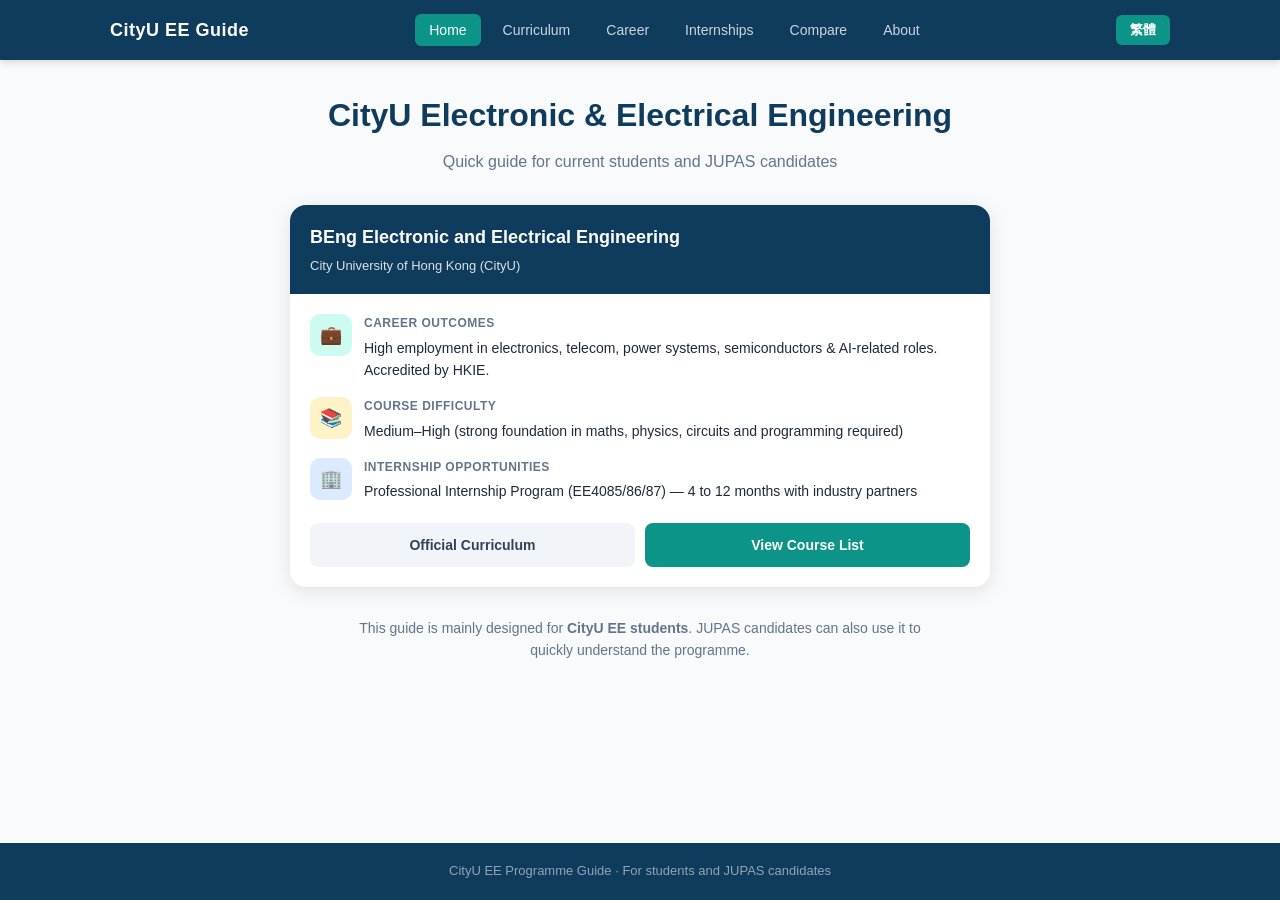
==== index.html @ d3d076ef "Add files via upload" ====
<!DOCTYPE html>
<html lang="en">
<head>
  <meta charset="UTF-8">
  <meta name="viewport" content="width=device-width, initial-scale=1.0">
  <title>CityU EE Programme Guide</title>
  <link rel="stylesheet" href="style.css">
</head>
<body>

  <!-- Top Navigation -->
  <nav class="navbar">
    <div class="nav-container">
      <div class="nav-logo" data-i18n="logo">CityU EE Guide</div>
      <ul class="nav-links">
        <li><a href="#" class="active" data-page="home" data-i18n="nav_home">Home</a></li>
        <li><a href="#" data-page="curriculum" data-i18n="nav_curriculum">Curriculum</a></li>
        <li><a href="#" data-page="career" data-i18n="nav_career">Career</a></li>
        <li><a href="#" data-page="internships" data-i18n="nav_internships">Internships</a></li>
        <li><a href="#" data-page="compare" data-i18n="nav_compare">Compare</a></li>
        <li><a href="#" data-page="about" data-i18n="nav_about">About</a></li>
      </ul>
      <div class="lang-switch">
        <button id="langBtn" class="lang-btn">繁體</button>
      </div>
    </div>
  </nav>

  <main>

    <!-- ==================== HOME ==================== -->
    <section id="page-home" class="page active">
      <header class="hero">
        <h1 data-i18n="home_title">CityU Electronic & Electrical Engineering</h1>
        <p data-i18n="home_subtitle">Quick guide for current students and JUPAS candidates</p>
      </header>

      <div class="main-card">
        <div class="card-header">
          <h2 data-i18n="card_title">BEng Electronic and Electrical Engineering</h2>
          <div class="university">City University of Hong Kong (CityU)</div>
        </div>
        <div class="card-body">
          <div class="indicators">
            <div class="indicator">
              <div class="indicator-icon icon-career">💼</div>
              <div class="indicator-text">
                <h3 data-i18n="label_career">Career Outcomes</h3>
                <p data-i18n="card_career">High employment in electronics, telecom, power systems, semiconductors & AI-related roles. Accredited by HKIE.</p>
              </div>
            </div>
            <div class="indicator">
              <div class="indicator-icon icon-difficulty">📚</div>
              <div class="indicator-text">
                <h3 data-i18n="label_difficulty">Course Difficulty</h3>
                <p data-i18n="card_difficulty">Medium–High (strong foundation in maths, physics, circuits and programming required)</p>
              </div>
            </div>
            <div class="indicator">
              <div class="indicator-icon icon-internship">🏢</div>
              <div class="indicator-text">
                <h3 data-i18n="label_internship">Internship Opportunities</h3>
                <p data-i18n="card_internship">Professional Internship Program (EE4085/86/87) — 4 to 12 months with industry partners</p>
              </div>
            </div>
          </div>
        </div>
        <div class="card-actions">
          <a href="https://www.ee.cityu.edu.hk/en/current_students/undergraduate/major/admission_beng-elel_majorcurriculum" target="_blank" class="btn btn-secondary" data-i18n="btn_official">Official Curriculum</a>
          <button class="btn btn-primary" onclick="document.querySelector('[data-page=curriculum]').click()" data-i18n="btn_courses">View Course List</button>
        </div>
      </div>

      <div class="home-note">
        <p data-i18n="home_note">This guide is mainly designed for <strong>CityU EE students</strong>. JUPAS candidates can also use it to quickly understand the programme.</p>
      </div>
    </section>

    <!-- ==================== CURRICULUM ==================== -->
    <section id="page-curriculum" class="page">
      <h2 class="page-title" data-i18n="curriculum_title">Curriculum Structure</h2>
      <p class="page-desc" data-i18n="curriculum_desc">BEng Electronic and Electrical Engineering – Core Courses & Electives</p>

      <!-- Core Courses -->
      <div class="curriculum-section">
        <h3 data-i18n="core_title">Core Courses (69 Credit Units)</h3>
        <div class="course-list" id="coreCourses"></div>

        <div class="notes-box">
          <p><strong data-i18n="notes_title">Notes:</strong></p>
          <ul>
            <li data-i18n="note1"># EE2066 is counted as “College-specified GE Course” for 4-year degree students, but counted as “Major Requirement” for Advanced Standing I/II students.</li>
            <li data-i18n="note2">★ Students having completed EE4085 Internship: Engineering Practice (3CUs) can use it to fulfill EE2066 and EE4090.</li>
            <li data-i18n="note3">Students having completed FS4007 Start-up Technology Entrepreneur Programme I (3CUs) can use it to fulfill EE4090.</li>
            <li data-i18n="note4">Students having completed EE4086 Internship: Advanced Topics (3CUs) can use it to fulfill one elective.</li>
            <li data-i18n="note5">△ Students having completed EE4087 Internship: Industrial Project (6CUs) can use it to fulfill EE4080 Project.</li>
          </ul>
        </div>
      </div>

      <!-- Electives -->
      <div class="curriculum-section" style="margin-top: 40px;">
        <h3 data-i18n="elective_title">Elective Courses (at least 5 courses = 15 Credit Units)</h3>
        <div class="course-list" id="electiveCourses"></div>
      </div>
    </section>

    <!-- ==================== CAREER ==================== -->
    <section id="page-career" class="page">
      <h2 class="page-title" data-i18n="career_title">Career Outcomes</h2>
      <p class="page-desc" data-i18n="career_desc">What kind of jobs can graduates get after studying CityU Electronic & Electrical Engineering?</p>

      <div class="info-grid">
        <div class="info-card">
          <h3 data-i18n="career_left_title">CityU Electronic & Electrical Engineering</h3>
          <p><strong data-i18n="common_paths">Common career paths:</strong></p>
          <ul>
            <li data-i18n="job1">Electronics / Hardware Engineer</li>
            <li data-i18n="job2">Telecommunications Engineer</li>
            <li data-i18n="job3">Power & Energy Systems Engineer</li>
            <li data-i18n="job4">Semiconductor / IC Design Engineer</li>
            <li data-i18n="job5">AI & Signal Processing related roles</li>
            <li data-i18n="job6">Technical roles in finance & banking</li>
          </ul>
          <p class="note" data-i18n="career_note">Graduates work in both technical industries and the financial sector. The programme is accredited by the Hong Kong Institution of Engineers (HKIE).</p>
        </div>

        <div class="info-card">
          <h3 data-i18n="graduate_title">Example Graduate Roles</h3>
          <div class="graduate-list">
            <div class="graduate-item"><span class="role" data-i18n="role1">Software Engineer</span><span class="company" data-i18n="comp1">Tech / FinTech companies</span></div>
            <div class="graduate-item"><span class="role" data-i18n="role2">Hardware Engineer</span><span class="company" data-i18n="comp2">Electronics & semiconductor firms</span></div>
            <div class="graduate-item"><span class="role" data-i18n="role3">Telecommunications Engineer</span><span class="company" data-i18n="comp3">Mobile network & telecom operators</span></div>
            <div class="graduate-item"><span class="role" data-i18n="role4">Power Systems Engineer</span><span class="company" data-i18n="comp4">Power companies & energy sector</span></div>
            <div class="graduate-item"><span class="role" data-i18n="role5">IC / Semiconductor Engineer</span><span class="company" data-i18n="comp5">Chip design & manufacturing</span></div>
            <div class="graduate-item"><span class="role" data-i18n="role6">AI / Signal Processing Engineer</span><span class="company" data-i18n="comp6">AI, robotics & data companies</span></div>
          </div>

          <div class="pie-section">
            <h4 data-i18n="pie_title">Approximate Employment Sectors</h4>
            <div class="pie-chart"></div>
            <div class="pie-legend">
              <div><span class="dot tech"></span> <span data-i18n="pie1">Electronics & Tech (35%)</span></div>
              <div><span class="dot telecom"></span> <span data-i18n="pie2">Telecom & Communications (25%)</span></div>
              <div><span class="dot power"></span> <span data-i18n="pie3">Power & Energy (15%)</span></div>
              <div><span class="dot finance"></span> <span data-i18n="pie4">Finance & Banking (15%)</span></div>
              <div><span class="dot others"></span> <span data-i18n="pie5">Others / Further Study (10%)</span></div>
            </div>
          </div>
        </div>
      </div>
    </section>

    <!-- ==================== INTERNSHIPS ==================== -->
    <section id="page-internships" class="page">
      <h2 class="page-title" data-i18n="intern_title">Internship Opportunities</h2>
      <p class="page-desc" data-i18n="intern_desc">Real internship programmes offered by CityU Electrical Engineering</p>

      <div class="info-grid">
        <div class="info-card">
          <h3 data-i18n="intern_left_title">CityU EE Professional Internship Program</h3>
          <p data-i18n="intern_intro">The Department offers structured internship courses:</p>
          <ul>
            <li><strong>EE4085</strong> – <span data-i18n="ee4085">Internship: Engineering Practice (4 months)</span></li>
            <li><strong>EE4086</strong> – <span data-i18n="ee4086">Internship: Advanced Topics</span></li>
            <li><strong>EE4087</strong> – <span data-i18n="ee4087">Internship: Industrial Project (up to 12 months)</span></li>
          </ul>
          <p data-i18n="intern_note">These internships can replace some required courses.</p>
        </div>

        <div class="info-card">
          <h3 data-i18n="partner_title">Example Partner Companies</h3>
          <ul>
            <li>Arrow Electronics</li>
            <li>GP Electronics (HK) Limited</li>
            <li>Sengital Limited</li>
            <li>WIZnet HK Limited</li>
            <li>Appcider Limited</li>
            <li>Automated Systems (H.K.) Ltd</li>
          </ul>
        </div>
      </div>
    </section>

    <!-- ==================== COMPARE ==================== -->
    <section id="page-compare" class="page">
      <h2 class="page-title" data-i18n="compare_title">Compare Programmes</h2>
      <p class="page-desc" data-i18n="compare_desc">Select two programmes to compare side by side</p>

      <div class="compare-controls">
        <select id="compare1"><option value="" data-i18n="select1">Select first programme</option></select>
        <select id="compare2"><option value="" data-i18n="select2">Select second programme</option></select>
        <button id="compareBtn" class="btn btn-primary" data-i18n="btn_compare">Compare</button>
      </div>
      <div id="compareResult" class="compare-result"></div>
    </section>

    <!-- ==================== ABOUT ==================== -->
    <section id="page-about" class="page">
      <h2 class="page-title" data-i18n="about_title">About This Guide</h2>
      <div class="about-content">
        <p data-i18n="about_p1">This guide is mainly designed for <strong>CityU EE students</strong> to quickly understand their programme structure, career paths and internship opportunities.</p>
        <p data-i18n="about_p2">JUPAS candidates can also use it as a simple reference.</p>
      </div>
    </section>

  </main>

  <footer>
    <p data-i18n="footer">CityU EE Programme Guide · For students and JUPAS candidates</p>
  </footer>

  <script src="script.js"></script>
</body>
</html>
---- style.css ----
/* ===== Reset & Base ===== */
* {
  margin: 0;
  padding: 0;
  box-sizing: border-box;
}

body {
  font-family: -apple-system, BlinkMacSystemFont, "Segoe UI", Roboto, sans-serif;
  background-color: #f8fafc;
  color: #1e293b;
  line-height: 1.6;
  min-height: 100vh;
  display: flex;
  flex-direction: column;
}

/* ===== Navbar ===== */
.navbar {
  background: #0f3b5c;
  color: white;
  position: sticky;
  top: 0;
  z-index: 100;
  box-shadow: 0 2px 8px rgba(0,0,0,0.15);
}

.nav-container {
  max-width: 1100px;
  margin: 0 auto;
  padding: 0 20px;
  display: flex;
  align-items: center;
  justify-content: space-between;
  height: 60px;
}

.nav-logo {
  font-size: 18px;
  font-weight: 700;
  letter-spacing: 0.5px;
}

.nav-links {
  display: flex;
  list-style: none;
  gap: 8px;
}

.nav-links a {
  color: #cbd5e1;
  text-decoration: none;
  padding: 8px 14px;
  border-radius: 6px;
  font-size: 14px;
  font-weight: 500;
  transition: all 0.2s;
}

.nav-links a:hover,
.nav-links a.active {
  background: #0d9488;
  color: white;
}

/* ===== Main Content ===== */
main {
  flex: 1;
  max-width: 1100px;
  margin: 0 auto;
  padding: 30px 20px;
  width: 100%;
}

.page {
  display: none;
}

.page.active {
  display: block;
}

/* ===== Hero ===== */
.hero {
  text-align: center;
  margin-bottom: 30px;
}

.hero h1 {
  font-size: 32px;
  color: #0f3b5c;
  margin-bottom: 8px;
}

.hero p {
  color: #64748b;
  font-size: 16px;
}

/* ===== Search ===== */
.search-section {
  display: flex;
  max-width: 640px;
  margin: 0 auto 35px;
  gap: 12px;
}

#searchInput {
  flex: 1;
  padding: 14px 18px;
  font-size: 16px;
  border: 2px solid #e2e8f0;
  border-radius: 10px;
  outline: none;
  transition: border-color 0.2s;
}

#searchInput:focus {
  border-color: #0d9488;
}

#searchBtn {
  padding: 14px 28px;
  background: #0d9488;
  color: white;
  border: none;
  border-radius: 10px;
  font-size: 16px;
  font-weight: 600;
  cursor: pointer;
  transition: background 0.2s;
}

#searchBtn:hover {
  background: #0f766e;
}

/* ===== Results / Cards ===== */
.results {
  display: flex;
  flex-wrap: wrap;
  gap: 24px;
  justify-content: center;
}

.programme-card {
  background: white;
  border-radius: 16px;
  box-shadow: 0 4px 14px rgba(0,0,0,0.08);
  width: 340px;
  overflow: hidden;
  transition: transform 0.2s, box-shadow 0.2s;
}

.programme-card:hover {
  transform: translateY(-5px);
  box-shadow: 0 10px 25px rgba(0,0,0,0.12);
}

.card-header {
  background: #0f3b5c;
  color: white;
  padding: 18px 20px;
}

.card-header h2 {
  font-size: 18px;
  margin-bottom: 4px;
}

.card-header .university {
  font-size: 13px;
  opacity: 0.85;
}

.card-body {
  padding: 20px;
}

.indicators {
  display: flex;
  flex-direction: column;
  gap: 16px;
}

.indicator {
  display: flex;
  align-items: flex-start;
  gap: 12px;
}

.indicator-icon {
  width: 42px;
  height: 42px;
  border-radius: 10px;
  display: flex;
  align-items: center;
  justify-content: center;
  font-size: 18px;
  flex-shrink: 0;
}

.icon-career { background: #ccfbf1; }
.icon-difficulty { background: #fef3c7; }
.icon-internship { background: #dbeafe; }

.indicator-text h3 {
  font-size: 12px;
  color: #64748b;
  font-weight: 600;
  margin-bottom: 3px;
  text-transform: uppercase;
  letter-spacing: 0.5px;
}

.indicator-text p {
  font-size: 14px;
  color: #1e293b;
}

.card-actions {
  display: flex;
  gap: 10px;
  padding: 0 20px 20px;
}

.btn {
  flex: 1;
  padding: 11px;
  border-radius: 8px;
  font-size: 14px;
  font-weight: 600;
  cursor: pointer;
  border: none;
  transition: background 0.2s;
  text-align: center;
  text-decoration: none;
  display: block;
}

.btn-primary {
  background: #0d9488;
  color: white;
}

.btn-primary:hover {
  background: #0f766e;
}

.btn-secondary {
  background: #f1f5f9;
  color: #334155;
}

.btn-secondary:hover {
  background: #e2e8f0;
}

/* ===== Other Pages ===== */
.page-title {
  font-size: 26px;
  color: #0f3b5c;
  margin-bottom: 8px;
}

.page-desc {
  color: #64748b;
  margin-bottom: 28px;
}

.info-grid {
  display: grid;
  grid-template-columns: repeat(auto-fit, minmax(300px, 1fr));
  gap: 24px;
  margin-bottom: 24px;
}

.info-card {
  background: white;
  padding: 24px;
  border-radius: 12px;
  box-shadow: 0 2px 10px rgba(0,0,0,0.06);
}

.info-card h3 {
  color: #0f3b5c;
  margin-bottom: 12px;
  font-size: 17px;
}

.info-card ul {
  padding-left: 18px;
  margin: 10px 0;
}

.info-card li {
  margin-bottom: 6px;
}

.info-card .note {
  margin-top: 14px;
  font-size: 13px;
  color: #64748b;
  border-top: 1px solid #e2e8f0;
  padding-top: 12px;
}

/* Graduate List */
.graduate-list {
  margin: 16px 0 24px;
}

.graduate-item {
  display: flex;
  justify-content: space-between;
  align-items: center;
  padding: 10px 0;
  border-bottom: 1px solid #f1f5f9;
}

.graduate-item:last-child {
  border-bottom: none;
}

.graduate-item .role {
  font-weight: 600;
  color: #0f3b5c;
  font-size: 14px;
}

.graduate-item .company {
  font-size: 13px;
  color: #64748b;
}

/* Pie Chart */
.pie-section {
  margin-top: 20px;
  padding-top: 16px;
  border-top: 1px solid #e2e8f0;
}

.pie-section h4 {
  font-size: 14px;
  color: #0f3b5c;
  margin-bottom: 14px;
}

.pie-chart {
  width: 160px;
  height: 160px;
  border-radius: 50%;
  margin: 0 auto 18px;
  background: conic-gradient(
    #0d9488 0% 35%,
    #3b82f6 35% 60%,
    #f59e0b 60% 75%,
    #8b5cf6 75% 90%,
    #94a3b8 90% 100%
  );
  box-shadow: 0 4px 12px rgba(0,0,0,0.1);
}

.pie-legend {
  font-size: 13px;
  color: #334155;
}

.pie-legend div {
  display: flex;
  align-items: center;
  gap: 8px;
  margin-bottom: 6px;
}

.dot {
  width: 12px;
  height: 12px;
  border-radius: 50%;
  display: inline-block;
}

.dot.tech { background: #0d9488; }
.dot.telecom { background: #3b82f6; }
.dot.power { background: #f59e0b; }
.dot.finance { background: #8b5cf6; }
.dot.others { background: #94a3b8; }

/* Compare */
.compare-controls {
  display: flex;
  gap: 12px;
  flex-wrap: wrap;
  margin-bottom: 28px;
  align-items: center;
}

.compare-controls select {
  padding: 10px 14px;
  border: 2px solid #e2e8f0;
  border-radius: 8px;
  font-size: 14px;
  min-width: 220px;
}

.compare-result {
  display: flex;
  gap: 24px;
  flex-wrap: wrap;
  justify-content: center;
}

.compare-card {
  background: white;
  border-radius: 12px;
  box-shadow: 0 4px 14px rgba(0,0,0,0.08);
  width: 320px;
  overflow: hidden;
}

.compare-card .card-header {
  background: #0f3b5c;
  color: white;
  padding: 16px 18px;
}

.compare-card .card-body {
  padding: 18px;
}

.compare-row {
  margin-bottom: 14px;
}

.compare-row h4 {
  font-size: 12px;
  color: #64748b;
  text-transform: uppercase;
  margin-bottom: 4px;
}

.compare-row p {
  font-size: 14px;
}

.coming-soon, .about-content {
  background: white;
  padding: 28px;
  border-radius: 12px;
  box-shadow: 0 2px 10px rgba(0,0,0,0.06);
  max-width: 700px;
}

.about-content ul {
  margin: 16px 0;
  padding-left: 20px;
}

.about-content li {
  margin-bottom: 8px;
}

.empty-state {
  text-align: center;
  color: #94a3b8;
  margin-top: 50px;
  font-size: 15px;
}

.hidden {
  display: none !important;
}

/* ===== Footer ===== */
footer {
  background: #0f3b5c;
  color: #94a3b8;
  text-align: center;
  padding: 18px;
  font-size: 13px;
  margin-top: 40px;
}

/* ===== Responsive ===== */
@media (max-width: 700px) {
  .nav-links {
    display: none;
  }
  .hero h1 {
    font-size: 24px;
  }
  .search-section {
    flex-direction: column;
  }
}
/* ===== Main CityU EE Card on Home ===== */
.main-card {
  background: white;
  border-radius: 16px;
  box-shadow: 0 4px 20px rgba(0,0,0,0.1);
  max-width: 700px;
  margin: 0 auto 30px;
  overflow: hidden;
}

.home-note {
  text-align: center;
  color: #64748b;
  font-size: 14px;
  max-width: 600px;
  margin: 0 auto;
}

/* ===== Curriculum Table ===== */
.curriculum-section h3 {
  color: #0f3b5c;
  margin-bottom: 16px;
  font-size: 18px;
}

.course-table {
  background: white;
  border-radius: 12px;
  overflow: hidden;
  box-shadow: 0 2px 10px rgba(0,0,0,0.06);
}

.course-row {
  display: grid;
  grid-template-columns: 140px 1fr 80px;
  padding: 12px 16px;
  border-bottom: 1px solid #f1f5f9;
  font-size: 14px;
  align-items: center;
}

.course-row.header {
  background: #0f3b5c;
  color: white;
  font-weight: 600;
}

.course-row:last-child {
  border-bottom: none;
}

.course-row:nth-child(even):not(.header) {
  background: #f8fafc;
}

.notes-box {
  background: #f0fdfa;
  border-left: 4px solid #0d9488;
  padding: 16px 20px;
  margin-top: 20px;
  border-radius: 0 8px 8px 0;
  font-size: 14px;
}

.notes-box ul {
  margin-top: 8px;
  padding-left: 18px;
}

.notes-box li {
  margin-bottom: 6px;
}
/* Language Button */
.lang-switch {
  margin-left: 16px;
}

.lang-btn {
  background: #0d9488;
  color: white;
  border: none;
  padding: 6px 14px;
  border-radius: 6px;
  font-size: 13px;
  font-weight: 600;
  cursor: pointer;
}

.lang-btn:hover {
  background: #0f766e;
}

/* Course List with Description */
.course-list {
  background: white;
  border-radius: 12px;
  overflow: hidden;
  box-shadow: 0 2px 10px rgba(0,0,0,0.06);
}

.course-item {
  padding: 14px 18px;
  border-bottom: 1px solid #f1f5f9;
}

.course-item:last-child {
  border-bottom: none;
}

.course-item:nth-child(even) {
  background: #f8fafc;
}

.course-top {
  display: flex;
  justify-content: space-between;
  align-items: center;
  margin-bottom: 4px;
}

.course-code {
  font-weight: 700;
  color: #0f3b5c;
  font-size: 14px;
  min-width: 110px;
}

.course-title {
  font-weight: 600;
  color: #1e293b;
  flex: 1;
  margin-left: 12px;
}

.course-credit {
  font-size: 13px;
  color: #64748b;
  background: #e2e8f0;
  padding: 2px 8px;
  border-radius: 4px;
}

.course-desc {
  font-size: 13px;
  color: #64748b;
  margin-top: 4px;
  margin-left: 122px;
}
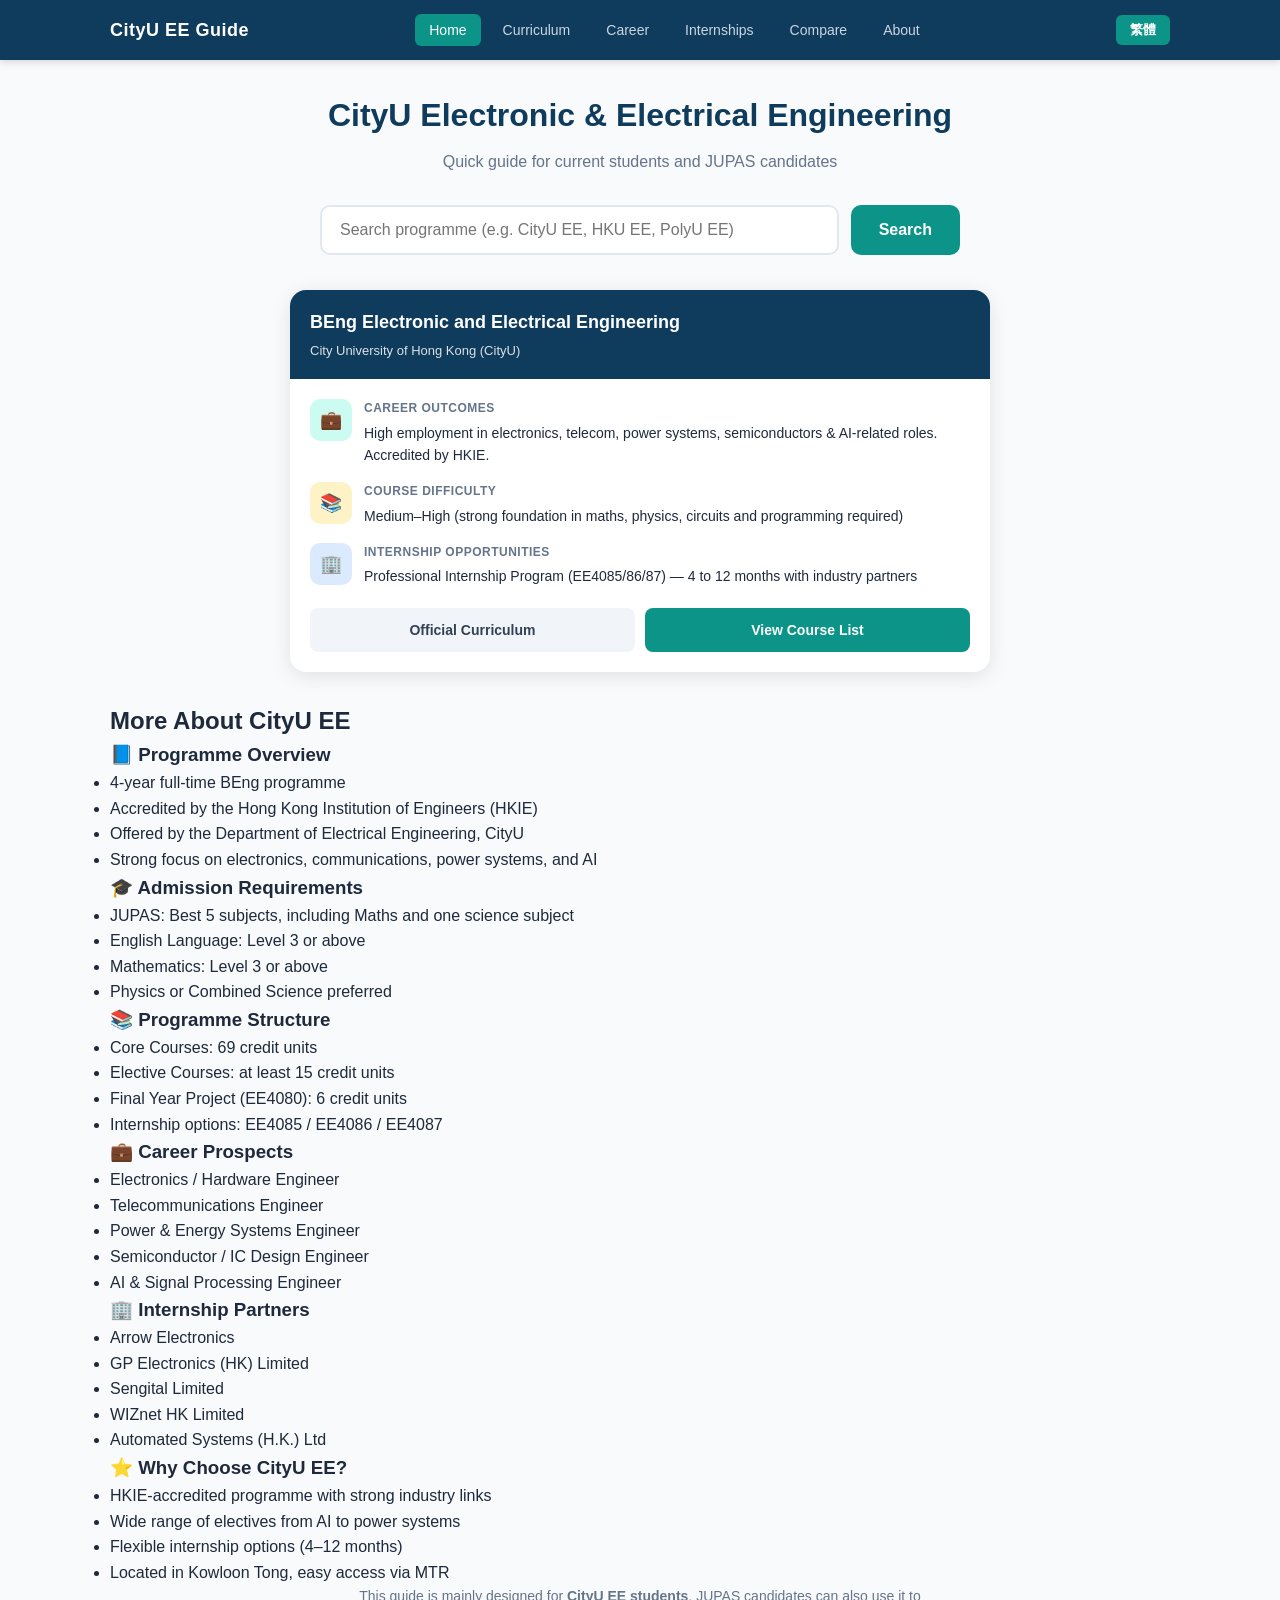
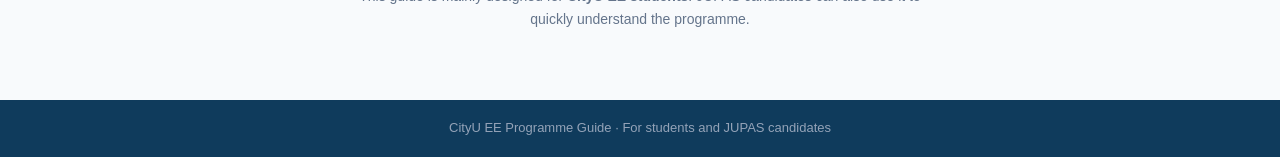
==== commit a0f8adc6: "Update index.html" ====
--- a/index.html
+++ b/index.html
@@ -35,7 +35,16 @@
         <p data-i18n="home_subtitle">Quick guide for current students and JUPAS candidates</p>
       </header>
 
+      <!-- Search Bar -->
+      <div class="search-section">
+        <input type="text" id="searchInput" placeholder="Search programme (e.g. CityU EE, HKU EE, PolyU EE)" />
+        <button id="searchBtn" data-i18n="btn_search">Search</button>
+      </div>
+      <div id="searchResults" class="results"></div>
+
+      <!-- Main CityU EE Card -->
       <div class="main-card">
+      
         <div class="card-header">
           <h2 data-i18n="card_title">BEng Electronic and Electrical Engineering</h2>
           <div class="university">City University of Hong Kong (CityU)</div>
@@ -70,6 +79,82 @@
           <button class="btn btn-primary" onclick="document.querySelector('[data-page=curriculum]').click()" data-i18n="btn_courses">View Course List</button>
         </div>
       </div>
+      <!-- CityU EE Detailed Information -->
+<div class="detail-section">
+  <h2 class="section-title" data-i18n="cityu_detail_title">More About CityU EE</h2>
+
+  <div class="detail-grid">
+
+    <!-- Programme Overview -->
+    <div class="detail-info-card">
+      <h3 data-i18n="cityu_overview_title">📘 Programme Overview</h3>
+      <ul>
+        <li data-i18n="cityu_overview_1">4-year full-time BEng programme</li>
+        <li data-i18n="cityu_overview_2">Accredited by the Hong Kong Institution of Engineers (HKIE)</li>
+        <li data-i18n="cityu_overview_3">Offered by the Department of Electrical Engineering, CityU</li>
+        <li data-i18n="cityu_overview_4">Strong focus on electronics, communications, power systems, and AI</li>
+      </ul>
+    </div>
+
+    <!-- Admission Requirements -->
+    <div class="detail-info-card">
+      <h3 data-i18n="cityu_admission_title">🎓 Admission Requirements</h3>
+      <ul>
+        <li data-i18n="cityu_admission_1">JUPAS: Best 5 subjects, including Maths and one science subject</li>
+        <li data-i18n="cityu_admission_2">English Language: Level 3 or above</li>
+        <li data-i18n="cityu_admission_3">Mathematics: Level 3 or above</li>
+        <li data-i18n="cityu_admission_4">Physics or Combined Science preferred</li>
+      </ul>
+    </div>
+
+    <!-- Programme Structure -->
+    <div class="detail-info-card">
+      <h3 data-i18n="cityu_structure_title">📚 Programme Structure</h3>
+      <ul>
+        <li data-i18n="cityu_structure_1">Core Courses: 69 credit units</li>
+        <li data-i18n="cityu_structure_2">Elective Courses: at least 15 credit units</li>
+        <li data-i18n="cityu_structure_3">Final Year Project (EE4080): 6 credit units</li>
+        <li data-i18n="cityu_structure_4">Internship options: EE4085 / EE4086 / EE4087</li>
+      </ul>
+    </div>
+
+    <!-- Career Prospects -->
+    <div class="detail-info-card">
+      <h3 data-i18n="cityu_career_title">💼 Career Prospects</h3>
+      <ul>
+        <li data-i18n="cityu_career_1">Electronics / Hardware Engineer</li>
+        <li data-i18n="cityu_career_2">Telecommunications Engineer</li>
+        <li data-i18n="cityu_career_3">Power & Energy Systems Engineer</li>
+        <li data-i18n="cityu_career_4">Semiconductor / IC Design Engineer</li>
+        <li data-i18n="cityu_career_5">AI & Signal Processing Engineer</li>
+      </ul>
+    </div>
+
+    <!-- Internship Partners -->
+    <div class="detail-info-card">
+      <h3 data-i18n="cityu_partner_title">🏢 Internship Partners</h3>
+      <ul>
+        <li>Arrow Electronics</li>
+        <li>GP Electronics (HK) Limited</li>
+        <li>Sengital Limited</li>
+        <li>WIZnet HK Limited</li>
+        <li>Automated Systems (H.K.) Ltd</li>
+      </ul>
+    </div>
+
+    <!-- Why Choose CityU EE -->
+    <div class="detail-info-card">
+      <h3 data-i18n="cityu_why_title">⭐ Why Choose CityU EE?</h3>
+      <ul>
+        <li data-i18n="cityu_why_1">HKIE-accredited programme with strong industry links</li>
+        <li data-i18n="cityu_why_2">Wide range of electives from AI to power systems</li>
+        <li data-i18n="cityu_why_3">Flexible internship options (4–12 months)</li>
+        <li data-i18n="cityu_why_4">Located in Kowloon Tong, easy access via MTR</li>
+      </ul>
+    </div>
+
+  </div>
+</div>
 
       <div class="home-note">
         <p data-i18n="home_note">This guide is mainly designed for <strong>CityU EE students</strong>. JUPAS candidates can also use it to quickly understand the programme.</p>
@@ -81,7 +166,6 @@
       <h2 class="page-title" data-i18n="curriculum_title">Curriculum Structure</h2>
       <p class="page-desc" data-i18n="curriculum_desc">BEng Electronic and Electrical Engineering – Core Courses & Electives</p>
 
-      <!-- Core Courses -->
       <div class="curriculum-section">
         <h3 data-i18n="core_title">Core Courses (69 Credit Units)</h3>
         <div class="course-list" id="coreCourses"></div>
@@ -98,7 +182,6 @@
         </div>
       </div>
 
-      <!-- Electives -->
       <div class="curriculum-section" style="margin-top: 40px;">
         <h3 data-i18n="elective_title">Elective Courses (at least 5 courses = 15 Credit Units)</h3>
         <div class="course-list" id="electiveCourses"></div>
@@ -188,8 +271,8 @@
       <p class="page-desc" data-i18n="compare_desc">Select two programmes to compare side by side</p>
 
       <div class="compare-controls">
-        <select id="compare1"><option value="" data-i18n="select1">Select first programme</option></select>
-        <select id="compare2"><option value="" data-i18n="select2">Select second programme</option></select>
+        <select id="compare1"></select>
+        <select id="compare2"></select>
         <button id="compareBtn" class="btn btn-primary" data-i18n="btn_compare">Compare</button>
       </div>
       <div id="compareResult" class="compare-result"></div>
@@ -212,4 +295,4 @@
 
   <script src="script.js"></script>
 </body>
-</html>+</html>
